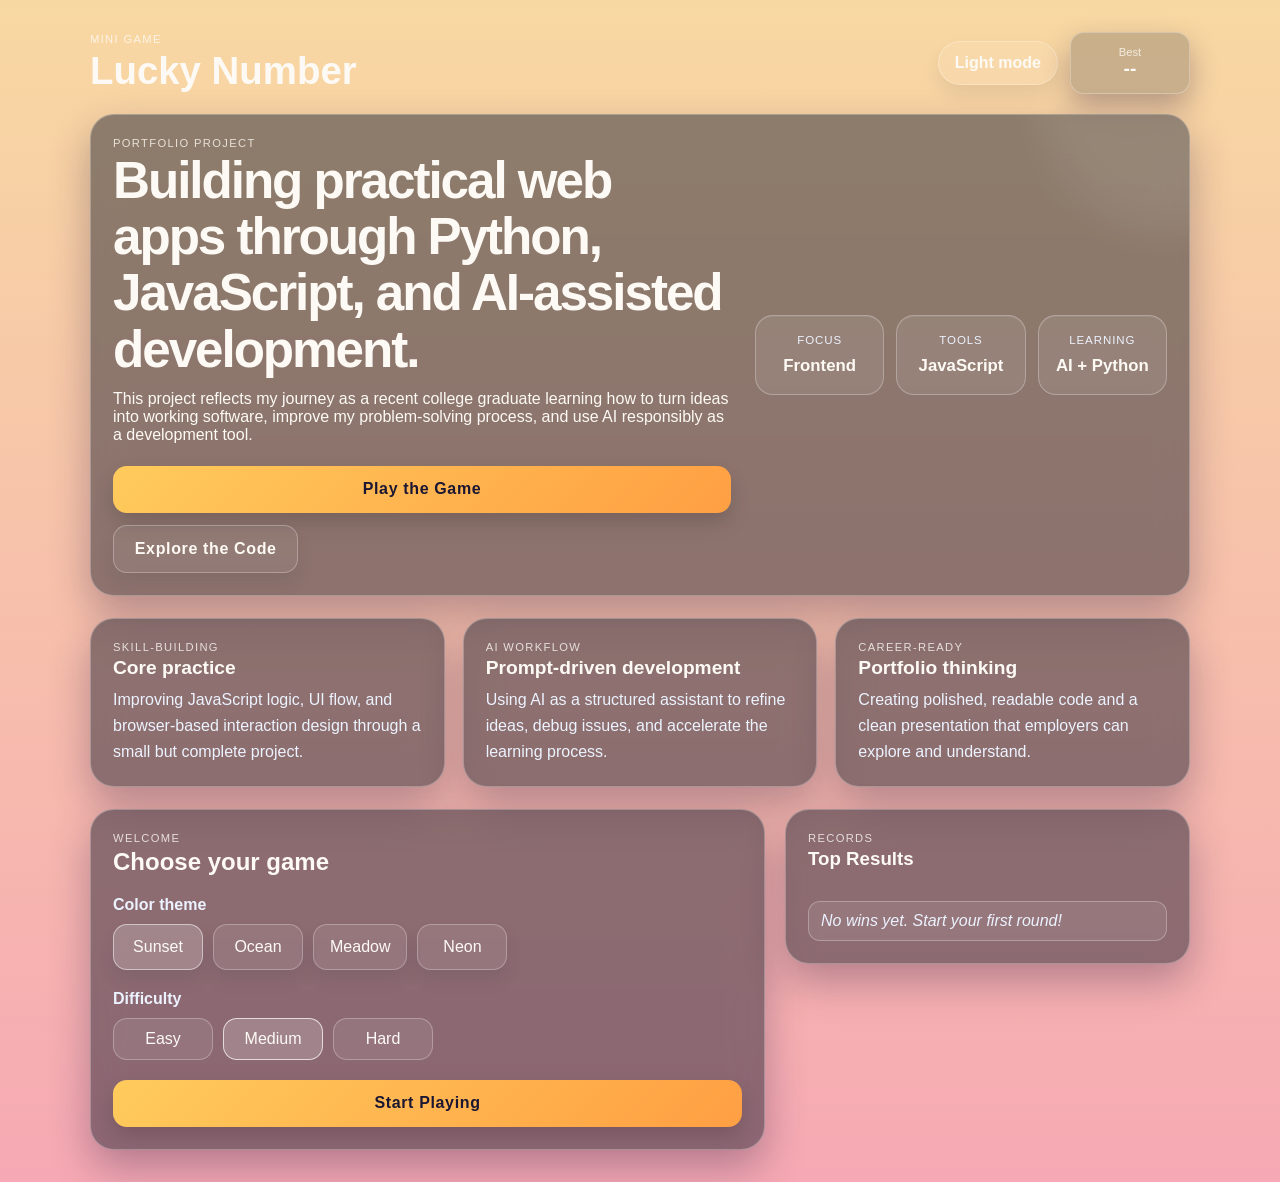
==== number-guessing/index.html @ 8d096b3b "Add number guessing game" ====
<!DOCTYPE html>
<html lang="en">
  <head>
    <meta charset="UTF-8" />
    <meta name="viewport" content="width=device-width, initial-scale=1.0" />
    <title>Lucky Number Challenge</title>
    <link rel="stylesheet" href="styles.css" />
  </head>
  <body data-theme="sunset">
    <div class="app-shell">
      <header class="topbar">
        <div>
          <p class="eyebrow">Mini game</p>
          <h1>Lucky Number</h1>
        </div>
        <div class="topbar-actions">
          <button id="theme-toggle" class="theme-toggle" type="button" aria-label="Toggle light and dark mode">
            Light mode
          </button>
          <div class="best-score-card">
            <span>Best</span>
            <strong id="best-score-label">--</strong>
          </div>
        </div>
      </header>

      <section class="hero-card panel">
        <div class="hero-copy">
          <p class="eyebrow accent">Portfolio Project</p>
          <h2>Building practical web apps through Python, JavaScript, and AI-assisted development.</h2>
          <p>
            This project reflects my journey as a recent college graduate learning how to turn ideas into working software,
            improve my problem-solving process, and use AI responsibly as a development tool.
          </p>
          <div class="hero-actions">
            <button type="button" class="primary-button hero-cta" id="hero-start-button">Play the Game</button>
            <button type="button" class="secondary-button" id="hero-code-button">Explore the Code</button>
          </div>
        </div>
        <div class="hero-metrics">
          <div class="metric-box">
            <span>Focus</span>
            <strong>Frontend</strong>
          </div>
          <div class="metric-box">
            <span>Tools</span>
            <strong>JavaScript</strong>
          </div>
          <div class="metric-box">
            <span>Learning</span>
            <strong>AI + Python</strong>
          </div>
        </div>
      </section>

      <section class="feature-grid">
        <article class="feature-card panel">
          <p class="eyebrow accent">Skill-building</p>
          <h3>Core practice</h3>
          <p>Improving JavaScript logic, UI flow, and browser-based interaction design through a small but complete project.</p>
        </article>
        <article class="feature-card panel">
          <p class="eyebrow accent">AI workflow</p>
          <h3>Prompt-driven development</h3>
          <p>Using AI as a structured assistant to refine ideas, debug issues, and accelerate the learning process.</p>
        </article>
        <article class="feature-card panel">
          <p class="eyebrow accent">Career-ready</p>
          <h3>Portfolio thinking</h3>
          <p>Creating polished, readable code and a clean presentation that employers can explore and understand.</p>
        </article>
      </section>

      <main class="game-layout" id="game-area">
        <section id="start-screen" class="panel">
          <div class="panel-header">
            <p class="eyebrow accent">Welcome</p>
            <h2>Choose your game</h2>
          </div>

          <div class="menu-block">
            <label class="section-label">Color theme</label>
            <div class="theme-picker" aria-label="Choose screen theme">
              <button type="button" class="theme-option active" data-theme="sunset">Sunset</button>
              <button type="button" class="theme-option" data-theme="ocean">Ocean</button>
              <button type="button" class="theme-option" data-theme="meadow">Meadow</button>
              <button type="button" class="theme-option" data-theme="neon">Neon</button>
            </div>
          </div>

          <div class="menu-block">
            <label class="section-label">Difficulty</label>
            <div class="difficulty-picker" aria-label="Choose difficulty level">
              <label class="difficulty-option">
                <input type="radio" name="difficulty" value="easy" />
                <span>Easy</span>
              </label>
              <label class="difficulty-option">
                <input type="radio" name="difficulty" value="medium" checked />
                <span>Medium</span>
              </label>
              <label class="difficulty-option">
                <input type="radio" name="difficulty" value="hard" />
                <span>Hard</span>
              </label>
            </div>
          </div>

          <button id="start-game" class="primary-button" type="button">Start Playing</button>
        </section>

        <section id="game-screen" class="panel hidden">
          <div class="status-row">
            <div class="status-pill">
              <span>Difficulty</span>
              <strong id="difficulty-label">Medium</strong>
            </div>
            <div class="status-pill">
              <span>Attempts</span>
              <strong id="attempt-count">0</strong>
            </div>
            <div class="status-pill">
              <span>Goal</span>
              <strong>1 - 100</strong>
            </div>
          </div>

          <div class="guess-display-wrap">
            <div id="guess-display" aria-live="polite">?</div>
          </div>

          <div id="feedback-banner" class="feedback-banner" aria-live="polite">
            Make your first guess!
          </div>

          <form id="guess-form" class="guess-form">
            <label for="guess-input" class="sr-only">Enter your guess</label>
            <input id="guess-input" type="number" min="1" max="100" placeholder="Pick a number" />
            <button type="submit" class="primary-button">Guess</button>
          </form>

          <p id="limit-message" class="limit-message">You have 8 guesses.</p>
        </section>

        <section id="win-screen" class="panel hidden win-panel">
          <p class="eyebrow accent">Round complete</p>
          <h2>You won!</h2>
          <p id="win-summary" class="win-summary">You guessed the hidden number in 0 tries.</p>
          <button id="play-again-button" class="primary-button" type="button">Play Again</button>
        </section>

        <aside class="panel history-panel">
          <div class="panel-header small">
            <p class="eyebrow accent">Records</p>
            <h3>Top Results</h3>
          </div>
          <ol id="results-list" class="results-list">
            <li class="empty-state">No wins yet. Start your first round!</li>
          </ol>
        </aside>
      </main>
    </div>

    <script src="script.js"></script>
  </body>
</html>
---- number-guessing/styles.css ----
:root {
  --bg-top: #f8d8a2;
  --bg-bottom: #f6a9b4;
  --card-bg: rgba(255, 255, 255, 0.14);
  --card-border: rgba(255, 255, 255, 0.28);
  --panel-bg: rgba(16, 22, 41, 0.46);
  --panel-text: #fdfaf5;
  --muted-text: #ecf3ff;
  --accent: #ffcb5c;
  --accent-strong: #ff9f43;
  --primary: #7b61ff;
  --success: #79f2a8;
  --warning: #ffd166;
  --shadow: rgba(32, 18, 60, 0.3);
  --input-bg: rgba(17, 26, 50, 0.52);
}

body[data-mode="light"] {
  --bg-top: #f3f7ff;
  --bg-bottom: #d7e7ff;
  --card-bg: rgba(255, 255, 255, 0.75);
  --card-border: rgba(30, 41, 59, 0.12);
  --panel-bg: rgba(255, 255, 255, 0.76);
  --panel-text: #1d2333;
  --muted-text: #475569;
  --accent: #f59e0b;
  --accent-strong: #f97316;
  --primary: #6366f1;
  --success: #22c55e;
  --warning: #f59e0b;
  --shadow: rgba(15, 23, 42, 0.12);
  --input-bg: rgba(255, 255, 255, 0.7);
}

body[data-theme="ocean"] {
  --bg-top: #9ad8ff;
  --bg-bottom: #4e8de2;
  --panel-bg: rgba(10, 24, 58, 0.55);
  --accent: #ffd166;
  --accent-strong: #ffb703;
  --primary: #27b6ff;
  --success: #66f2c7;
}

body[data-theme="meadow"] {
  --bg-top: #aef2bf;
  --bg-bottom: #57b98c;
  --panel-bg: rgba(11, 39, 24, 0.5);
  --accent: #ffdd8a;
  --accent-strong: #f9b53f;
  --primary: #3bb273;
  --success: #d3ff7d;
}

body[data-theme="neon"] {
  --bg-top: #1a123a;
  --bg-bottom: #510d8f;
  --panel-bg: rgba(26, 16, 48, 0.7);
  --panel-text: #f0ebff;
  --muted-text: #dcd5ff;
  --accent: #ff67d4;
  --accent-strong: #ffb86b;
  --primary: #62e7ff;
  --success: #79ffb5;
  --warning: #ffe97a;
}

* {
  box-sizing: border-box;
}

html, body {
  margin: 0;
  min-height: 100%;
  font-family: "Segoe UI", Tahoma, sans-serif;
  background: linear-gradient(180deg, var(--bg-top), var(--bg-bottom));
  color: var(--panel-text);
}

body {
  min-height: 100vh;
  display: flex;
  align-items: center;
  justify-content: center;
  padding: 32px 16px;
}

button, input {
  font: inherit;
}

button {
  transition: transform 0.25s cubic-bezier(0.2, 0.8, 0.2, 1), box-shadow 0.25s ease, border-color 0.25s ease, opacity 0.25s ease;
}

button:hover {
  transform: translateY(-2px);
}

.primary-button,
.secondary-button,
.theme-toggle,
.theme-option,
.best-score-card,
.metric-box,
.feature-card {
  box-shadow: 0 10px 18px rgba(15, 23, 42, 0.08);
}

.primary-button:hover,
.secondary-button:hover,
.theme-toggle:hover,
.theme-option:hover,
.best-score-card:hover,
.metric-box:hover,
.feature-card:hover {
  box-shadow: 0 14px 26px rgba(15, 23, 42, 0.14);
}

.app-shell {
  width: min(100%, 1100px);
}

@keyframes fadeUp {
  from {
    opacity: 0;
    transform: translateY(18px);
  }
  to {
    opacity: 1;
    transform: translateY(0);
  }
}

.hero-card,
.feature-card,
.panel,
.best-score-card,
.theme-toggle {
  animation: fadeUp 0.6s ease-out both;
}

.hero-card {
  display: grid;
  grid-template-columns: 1.5fr 1fr;
  gap: 24px;
  align-items: center;
  margin-bottom: 22px;
  padding: 28px 24px;
  position: relative;
  overflow: hidden;
}

.hero-card::before {
  content: "";
  position: absolute;
  top: -30%;
  right: -10%;
  width: 260px;
  height: 260px;
  background: rgba(255, 255, 255, 0.08);
  border-radius: 50%;
  filter: blur(20px);
}

.hero-copy {
  position: relative;
  z-index: 1;
}

.hero-copy h2 {
  margin-bottom: 12px;
  font-size: clamp(2.1rem, 4vw, 3.4rem);
  line-height: 1.1;
  letter-spacing: -0.04em;
  max-width: 680px;
}

.hero-copy p:last-child {
  margin-bottom: 0;
  color: var(--muted-text);
  line-height: 1.7;
  max-width: 620px;
}

.hero-actions {
  display: flex;
  gap: 12px;
  margin-top: 22px;
  flex-wrap: wrap;
}

.secondary-button {
  width: auto;
  border: 1px solid var(--card-border);
  border-radius: 14px;
  background: rgba(255, 255, 255, 0.05);
  color: var(--panel-text);
  font-weight: 700;
  letter-spacing: 0.04em;
  padding: 0.9rem 1.3rem;
  cursor: pointer;
}

.hero-cta {
  width: auto;
  min-width: 180px;
}

.hero-metrics {
  display: grid;
  grid-template-columns: repeat(3, minmax(0, 1fr));
  gap: 12px;
  position: relative;
  z-index: 1;
}

.metric-box {
  border: 1px solid var(--card-border);
  background: rgba(255, 255, 255, 0.08);
  border-radius: 18px;
  padding: 18px 12px;
  text-align: center;
  box-shadow: inset 0 1px 0 rgba(255,255,255,0.08);
}

.metric-box span {
  display: block;
  font-size: 0.72rem;
  color: var(--muted-text);
  text-transform: uppercase;
  letter-spacing: 0.08em;
  margin-bottom: 10px;
}

.metric-box strong {
  font-size: 1.05rem;
}

.feature-grid {
  display: grid;
  grid-template-columns: repeat(3, minmax(0, 1fr));
  gap: 18px;
  margin-bottom: 22px;
}

.feature-card {
  padding: 20px 18px;
  transition: transform 0.25s cubic-bezier(0.2, 0.8, 0.2, 1), border-color 0.25s ease, box-shadow 0.25s ease;
}

.feature-card:hover {
  transform: translateY(-3px);
  border-color: rgba(255,255,255,0.35);
}

.feature-card h3 {
  margin-bottom: 8px;
  font-size: 1.2rem;
}

.feature-card p:last-child {
  margin-bottom: 0;
  color: var(--muted-text);
  line-height: 1.6;
}

.topbar {
  display: flex;
  align-items: center;
  justify-content: space-between;
  gap: 12px;
  margin-bottom: 20px;
}

.topbar-actions {
  display: flex;
  align-items: center;
  gap: 12px;
}

.theme-toggle {
  border: 1px solid var(--card-border);
  background: rgba(255, 255, 255, 0.08);
  color: var(--panel-text);
  border-radius: 999px;
  padding: 0.75rem 1rem;
  cursor: pointer;
  font-weight: 700;
}

.eyebrow {
  margin: 0 0 4px;
  text-transform: uppercase;
  letter-spacing: 0.12em;
  font-size: 0.7rem;
  opacity: 0.8;
}

h1, h2, h3, p {
  margin-top: 0;
}

h1 {
  margin-bottom: 0;
  font-size: clamp(2rem, 3vw, 3rem);
}

.best-score-card {
  background: rgba(18, 26, 47, 0.2);
  border: 1px solid var(--card-border);
  padding: 0.8rem 1.2rem;
  border-radius: 14px;
  text-align: center;
  min-width: 120px;
  box-shadow: 0 12px 28px var(--shadow);
}

.best-score-card span {
  display: block;
  font-size: 0.7rem;
  opacity: 0.8;
}

.best-score-card strong {
  display: block;
  font-size: 1.2rem;
}

.game-layout {
  display: grid;
  grid-template-columns: 1.5fr 0.9fr;
  gap: 20px;
  align-items: start;
}

.panel {
  background: var(--panel-bg);
  border: 1px solid var(--card-border);
  border-radius: 24px;
  padding: 22px;
  box-shadow: 0 18px 40px var(--shadow);
  backdrop-filter: blur(16px);
  transition: transform 0.25s ease, border-color 0.25s ease, box-shadow 0.25s ease;
}

.panel:hover {
  border-color: rgba(255, 255, 255, 0.38);
  box-shadow: 0 22px 44px var(--shadow);
}

.panel-header {
  margin-bottom: 18px;
}

.panel-header.small {
  margin-bottom: 12px;
}

.menu-block {
  margin-bottom: 20px;
}

.section-label {
  display: block;
  margin-bottom: 10px;
  font-weight: 700;
  color: var(--muted-text);
}

.theme-picker,
.difficulty-picker {
  display: flex;
  flex-wrap: wrap;
  gap: 10px;
}

.theme-option,
.difficulty-option {
  border-radius: 14px;
  border: 1px solid var(--card-border);
  background: rgba(255, 255, 255, 0.08);
  color: var(--panel-text);
  transition: transform 0.2s ease, border-color 0.2s ease, background 0.2s ease;
}

.theme-option {
  padding: 0.8rem 1rem;
  cursor: pointer;
  min-width: 90px;
}

.theme-option.active {
  background: rgba(255, 255, 255, 0.18);
  border-color: rgba(255, 255, 255, 0.5);
}

.difficulty-option {
  position: relative;
  display: inline-flex;
  align-items: center;
  justify-content: center;
  min-width: 100px;
  padding: 0.7rem 0.9rem;
  cursor: pointer;
}

.difficulty-option input {
  position: absolute;
  opacity: 0;
  pointer-events: none;
}

.difficulty-option:has(input:checked) {
  border-color: rgba(255, 255, 255, 0.7);
  background: rgba(255, 255, 255, 0.18);
}

.primary-button {
  width: 100%;
  border: none;
  border-radius: 14px;
  background: linear-gradient(135deg, var(--accent), var(--accent-strong));
  color: #1b1631;
  font-weight: 800;
  letter-spacing: 0.04em;
  padding: 0.9rem 1.1rem;
  cursor: pointer;
  box-shadow: 0 10px 20px rgba(0, 0, 0, 0.15);
}

.primary-button:hover,
.theme-option:hover {
  transform: translateY(-1px);
}

.status-row {
  display: grid;
  grid-template-columns: repeat(3, minmax(0, 1fr));
  gap: 10px;
  margin-bottom: 18px;
}

.status-pill {
  background: rgba(255, 255, 255, 0.08);
  border: 1px solid var(--card-border);
  border-radius: 14px;
  padding: 12px;
  text-align: center;
  transition: transform 0.2s ease, border-color 0.2s ease;
}

.status-pill:hover {
  transform: translateY(-1px);
  border-color: rgba(255, 255, 255, 0.35);
}

.status-pill span {
  display: block;
  font-size: 0.74rem;
  opacity: 0.8;
}

.status-pill strong {
  display: block;
  margin-top: 4px;
  font-size: 1rem;
}

.guess-display-wrap {
  display: flex;
  align-items: center;
  justify-content: center;
  background: linear-gradient(180deg, rgba(255,255,255,0.08), rgba(255,255,255,0.03));
  border: 1px solid var(--card-border);
  border-radius: 18px;
  min-height: 110px;
  margin-bottom: 16px;
  box-shadow: inset 0 1px 0 rgba(255,255,255,0.08);
}

#guess-display {
  font-size: clamp(2.2rem, 5vw, 3.5rem);
  font-weight: 800;
  letter-spacing: 0.08em;
  color: var(--accent);
  text-shadow: 0 0 18px rgba(255, 203, 92, 0.3);
  transition: transform 0.15s ease, color 0.15s ease, text-shadow 0.15s ease;
}

.result-flash-win {
  color: var(--success);
  text-shadow: 0 0 24px rgba(121, 242, 168, 0.45);
  transform: scale(1.08);
}

.result-flash-loss {
  color: #fca5a5;
  text-shadow: 0 0 24px rgba(248, 113, 113, 0.45);
  transform: scale(0.98);
}

.feedback-banner {
  min-height: 52px;
  display: flex;
  align-items: center;
  justify-content: center;
  text-align: center;
  padding: 0.8rem 1rem;
  border-radius: 12px;
  background: linear-gradient(180deg, rgba(255,255,255,0.08), rgba(255,255,255,0.04));
  border: 1px solid rgba(255, 255, 255, 0.2);
  color: var(--warning);
  font-weight: 700;
  margin-bottom: 18px;
}

.guess-form {
  display: flex;
  gap: 12px;
  align-items: center;
  width: 100%;
}

.guess-form input {
  flex: 1 1 220px;
  width: 100%;
  min-width: 0;
  max-width: 100%;
  background: var(--input-bg);
  border: 1px solid var(--card-border);
  border-radius: 12px;
  color: var(--panel-text);
  padding: 0.9rem 1rem;
  font-size: 1.2rem;
  text-align: center;
  letter-spacing: 0.04em;
  transition: border-color 0.2s ease, box-shadow 0.2s ease, transform 0.2s ease;
}

.guess-form input:focus {
  outline: none;
  border-color: rgba(255, 255, 255, 0.5);
  box-shadow: 0 0 0 4px rgba(255,255,255,0.08);
}

.guess-form input::placeholder {
  color: rgba(255, 255, 255, 0.62);
}

.limit-message {
  margin-top: 12px;
  margin-bottom: 0;
  text-align: center;
  color: var(--muted-text);
}

.history-panel {
  display: flex;
  flex-direction: column;
}

.results-list {
  list-style: none;
  padding: 0;
  margin: 0;
  display: grid;
  gap: 10px;
}

.results-list li {
  background: rgba(255, 255, 255, 0.08);
  border: 1px solid var(--card-border);
  border-radius: 12px;
  padding: 10px 12px;
  color: var(--panel-text);
}

.results-list .empty-state {
  color: var(--muted-text);
  font-style: italic;
}

.win-panel {
  text-align: center;
}

.win-summary {
  font-size: 1.05rem;
  margin-bottom: 18px;
  line-height: 1.6;
}

.win-panel h2 {
  font-size: clamp(2rem, 5vw, 3rem);
  color: var(--success);
  margin-bottom: 12px;
}

.hidden {
  display: none;
}

.sr-only {
  position: absolute;
  width: 1px;
  height: 1px;
  padding: 0;
  margin: -1px;
  overflow: hidden;
  clip: rect(0, 0, 0, 0);
  white-space: nowrap;
  border: 0;
}

@media (max-width: 900px) {
  .feature-grid {
    grid-template-columns: 1fr;
  }
}

@media (max-width: 840px) {
  .hero-card {
    grid-template-columns: 1fr;
  }

  .game-layout {
    grid-template-columns: 1fr;
  }

  .topbar {
    flex-direction: column;
    align-items: flex-start;
  }
}

@media (max-width: 600px) {
  .hero-metrics {
    grid-template-columns: 1fr;
  }

  .hero-actions {
    flex-direction: column;
  }

  .hero-cta,
  .secondary-button {
    width: 100%;
  }
}

@media (max-width: 540px) {
  .status-row {
    grid-template-columns: 1fr;
  }

  .guess-form {
    flex-direction: column;
  }

  .primary-button {
    width: 100%;
  }
}
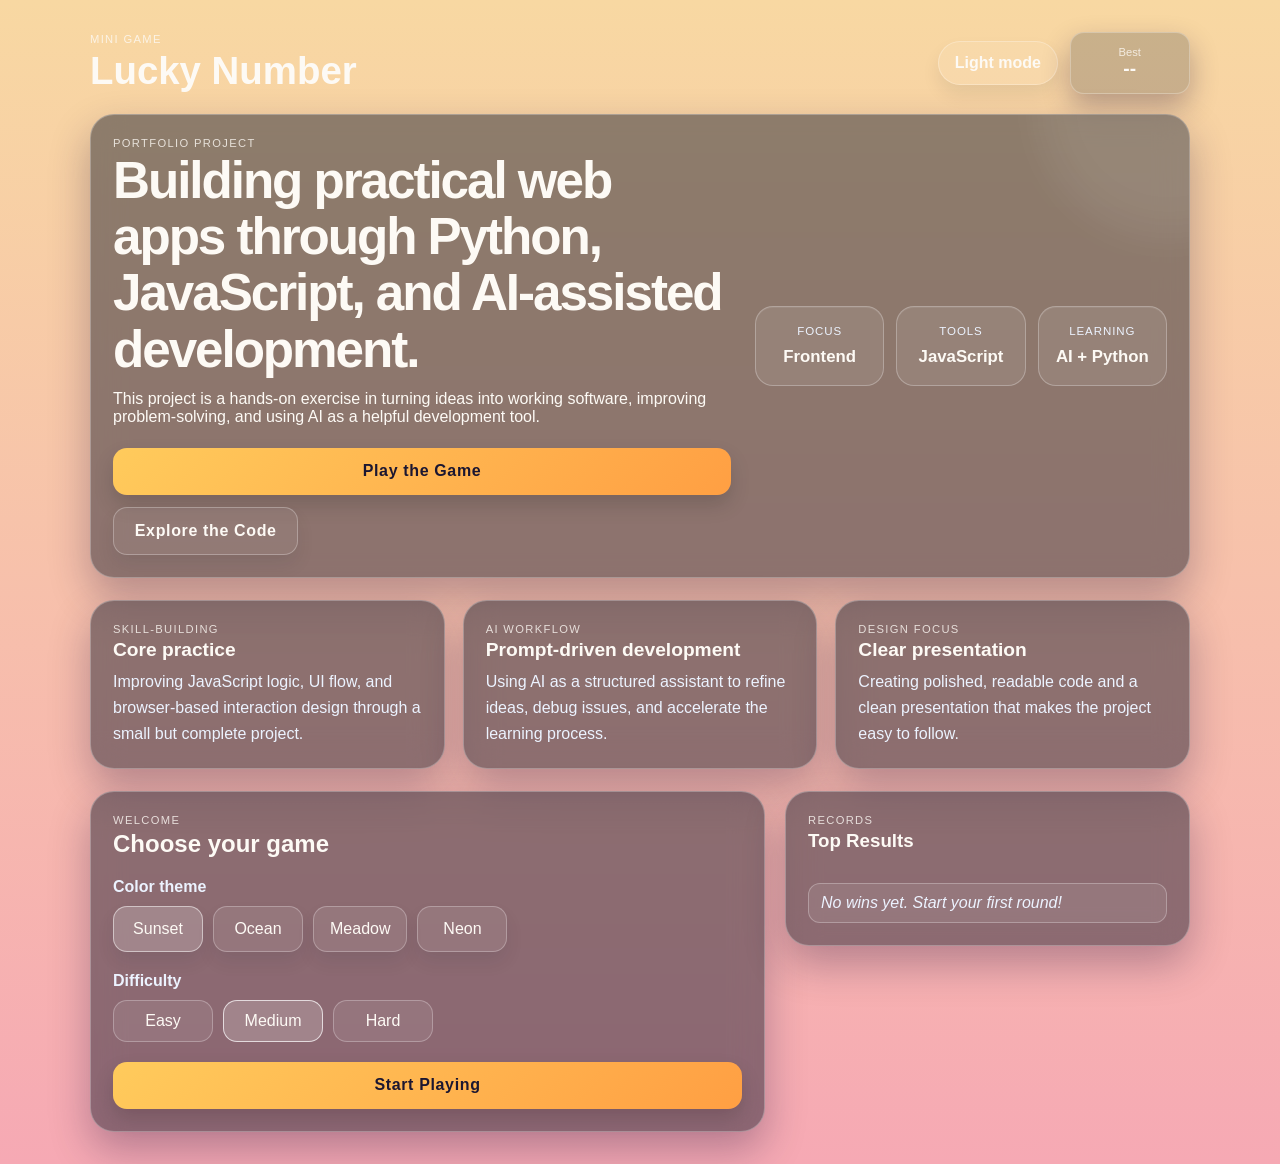
==== commit 453151f4: "Update portfolio and number guessing content" ====
--- a/number-guessing/index.html
+++ b/number-guessing/index.html
@@ -29,8 +29,8 @@
           <p class="eyebrow accent">Portfolio Project</p>
           <h2>Building practical web apps through Python, JavaScript, and AI-assisted development.</h2>
           <p>
-            This project reflects my journey as a recent college graduate learning how to turn ideas into working software,
-            improve my problem-solving process, and use AI responsibly as a development tool.
+            This project is a hands-on exercise in turning ideas into working software, improving problem-solving,
+            and using AI as a helpful development tool.
           </p>
           <div class="hero-actions">
             <button type="button" class="primary-button hero-cta" id="hero-start-button">Play the Game</button>
@@ -65,9 +65,9 @@
           <p>Using AI as a structured assistant to refine ideas, debug issues, and accelerate the learning process.</p>
         </article>
         <article class="feature-card panel">
-          <p class="eyebrow accent">Career-ready</p>
-          <h3>Portfolio thinking</h3>
-          <p>Creating polished, readable code and a clean presentation that employers can explore and understand.</p>
+          <p class="eyebrow accent">Design focus</p>
+          <h3>Clear presentation</h3>
+          <p>Creating polished, readable code and a clean presentation that makes the project easy to follow.</p>
         </article>
       </section>
 
@@ -163,4 +163,4 @@
 
     <script src="script.js"></script>
   </body>
-</html>+</html>
--- a/number-guessing/styles.css
+++ b/number-guessing/styles.css
@@ -661,4 +661,4 @@
   .primary-button {
     width: 100%;
   }
-}+}
